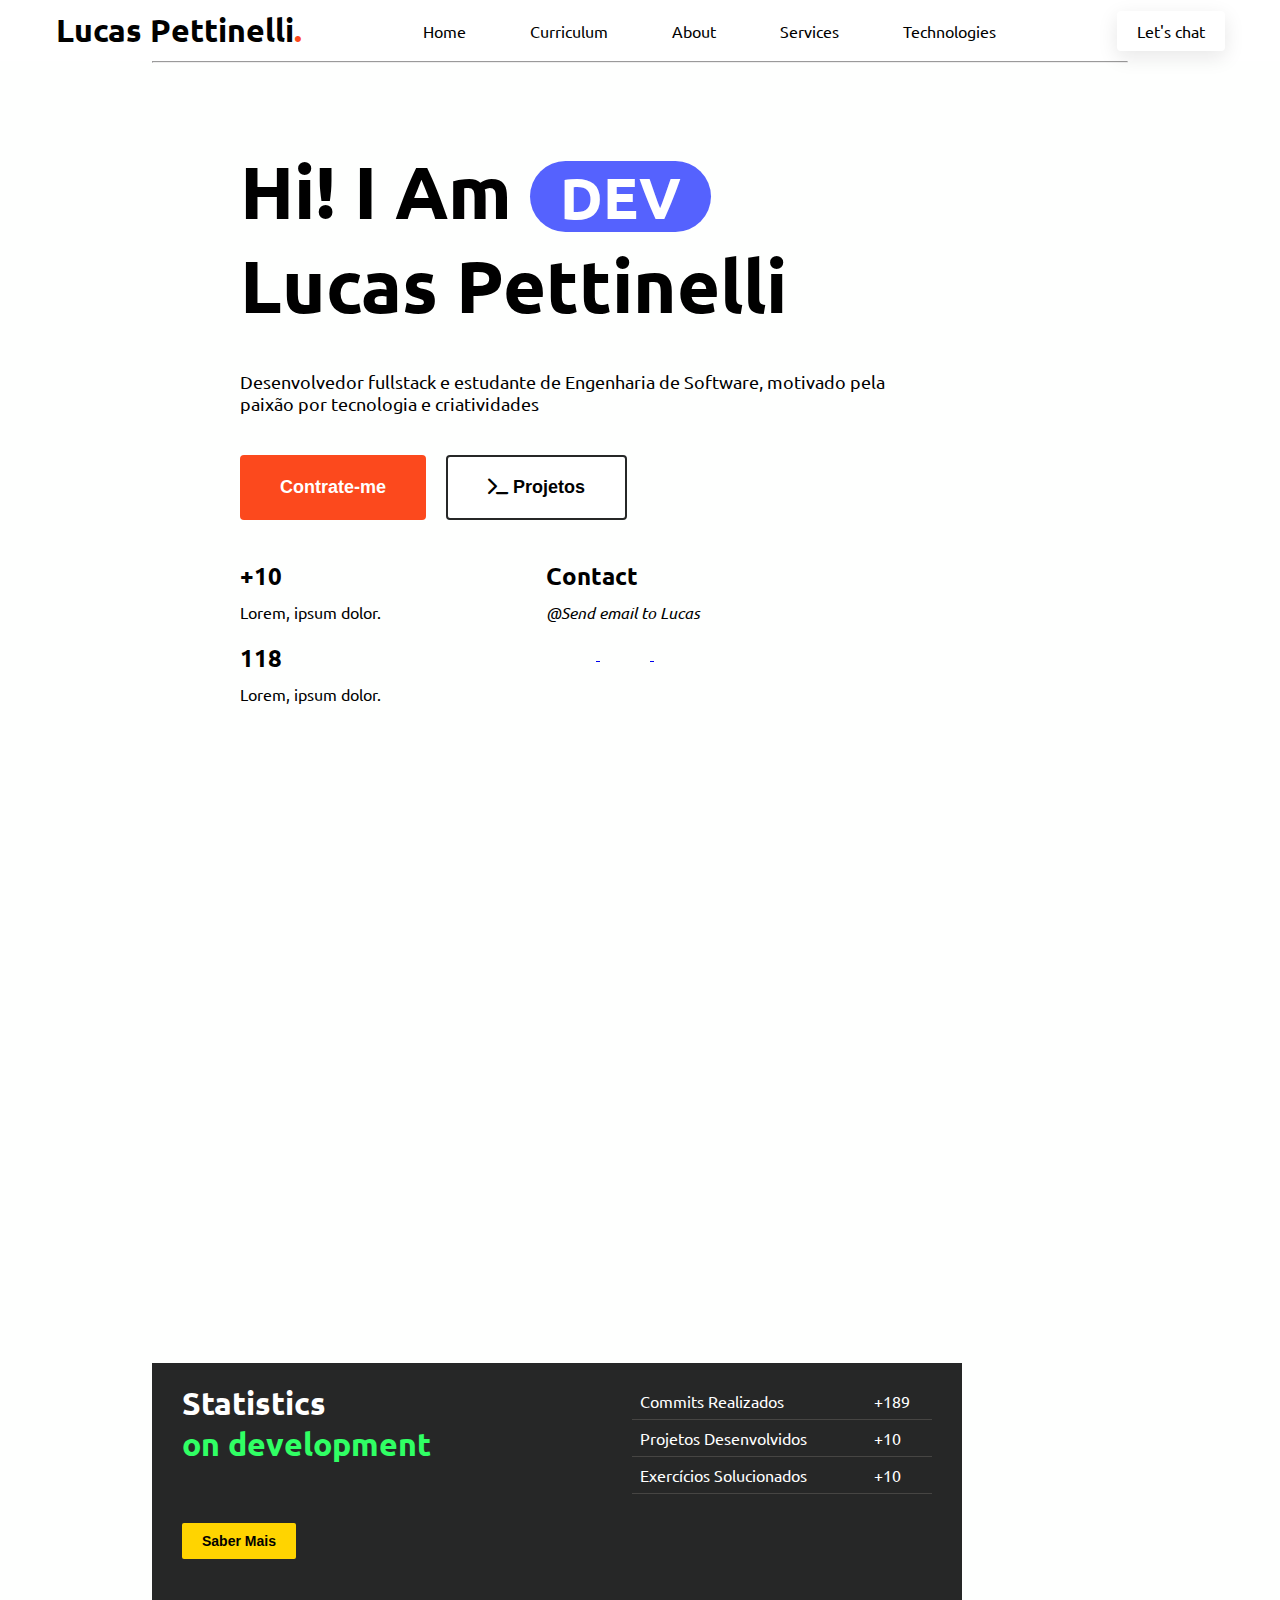
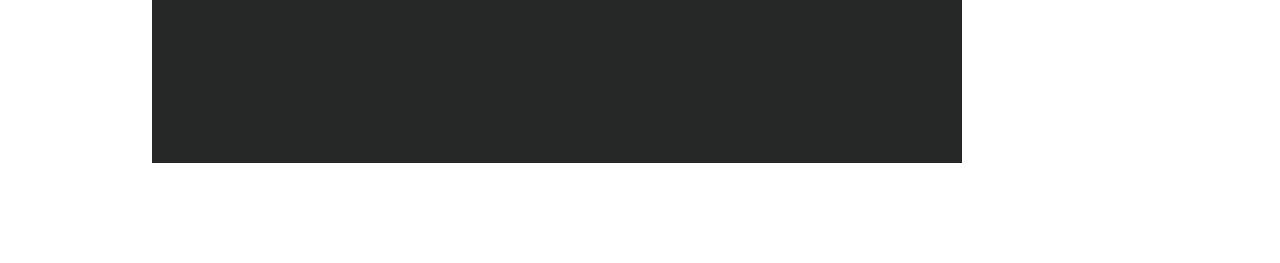
==== home.html @ 4431b650 "style: css styling and footer formatting" ====
<!DOCTYPE html>
<html lang="en">

<head>
    <meta charset="UTF-8">
    <meta name="viewport" content="width=device-width, initial-scale=1.0">
    <link rel="stylesheet" href="./styles/style.css">
    <link rel="stylesheet" href="https://cdnjs.cloudflare.com/ajax/libs/font-awesome/6.5.2/css/all.min.css">
    <title>Lucas Pettinelli - Portfólio</title>
</head>

<body>
    <nav class="navbar">
        <div class="nav-logo">
            <a href="#">Lucas Pettinelli</a><span class="nav-point">.</span>
        </div>
        <div class="nav-items">
            <ul>
                <li><a href="#"> Home </a></li>
                <li><a href="#"> Curriculum </a></li>
                <li><a href="#"> About </a></li>
                <li><a href="#"> Services </a></li>
                <li><a href="#"> Technologies </a></li>
            </ul>
        </div>
        <div class="nav-button">
            <a href="#">Let's chat</a>
        </div>
        <div id="hamburger-menu">&#9776;</div>
        </div>

        <div id="mobile-menu">
            <div class="mobile-nav-items">
                <ul>
                    <li><a href="#"> Home </a></li>
                    <li><a href="#"> Curriculum </a></li>
                    <li><a href="#"> About </a></li>
                    <li><a href="#"> Services </a></li>
                    <li><a href="#"> Technologies </a></li>
                </ul>
            </div>
            <div class="mobile-nav-button">
                <div class="anim-layer"></div>
                <a href="#">Let's chat</a>
            </div>
            <div id="hamburger-cross">&#10006;</div>
        </div>
    </nav>

    <hr>

    <main>
        <section class="left-container">
            <h1>Hi! I Am <span class="title-span">DEV</span><br> Lucas Pettinelli</h1>
            <p class="description-personal">Desenvolvedor fullstack e estudante de Engenharia de Software, motivado pela paixão por tecnologia e criatividades</p>
            <div class="left-content-buttons">
                <button class="hire-button"> <span class="text">Contrate-me</span></button>
                <button class="projects-button"><i class="fa-solid fa-terminal"></i>&nbsp;Projetos </button>
            </div>

            <div class="info-content">
                <div class="info-projects">
                    <h2>+10</h2>
                    <p>Lorem, ipsum dolor.</p>
                    <br>
                    <h2>118</h2>
                    <p>Lorem, ipsum dolor.</p>
                </div>

                <span class="spacing-infos"></span>

                <div class="info-content-email">
                    <h2>Contact</h2>
                    <address>
                        <a href="mailto:pettinellilucas@gmail.com">@Send email to Lucas</a>
                    </address>
                    <br>
                    <div class="info-stacks">
                        <a href="https://github.com/lucas-pettinelli" target="_blank">
                            <img src="https://img.icons8.com/ios-filled/50/github.png" width="40px" alt="">
                        </a>
                        <a href="https://github.com/lucas-pettinelli" target="_blank">
                            <img src="https://img.icons8.com/ios-filled/50/linkedin.png" width="40px" alt="">
                        </a>
                        <a href="https://github.com/lucas-pettinelli" target="_blank">
                            <img src="https://img.icons8.com/ios-filled/50/discord-logo.png" width="43px" alt="">
                        </a>
                    </div>
                </div>
        </section>


        <section class="right-container">
            <div class="main-image-right">
                <img src="https://storage.googleapis.com/pai-images/47d4b762bd1c46e6a34c492f40f23091.jpeg" alt="">
            </div>
        </section>
    </main>

    <footer>

        <div class="footer-left">
            <div class="text-stats">
                <h1>Statistics <br> <span class="footer-span-text">on development</span> </h1>
            </div>

            <div class="result-status">
                <div class="titles-result">
                    <table>
                        <tr>
                            <td>Commits Realizados</td>
                            <td>+189</td>
                        </tr>
                        <tr>
                            <td>Projetos Desenvolvidos</td>
                            <td>+10</td>
                        </tr>
                        <tr>
                            <td>Exercícios Solucionados</td>
                            <td>+10</td>
                        </tr>
                    </table>

                </div>
            </div>
        </div>


        <button class="button-know-more">
            <a href="#">Saber Mais</a>
        </button>


    </footer>

</body>

</html>
---- styles/style.css ----
@import url('https://fonts.googleapis.com/css2?family=Ubuntu:ital,wght@0,300;0,400;0,500;0,700;1,300;1,400;1,500;1,700&display=swap');

* {
    margin: 0;
    padding: 0;
    box-sizing: border-box;
}

body {
    background-color: #FEFFFE;
    font-family: "Ubuntu", sans-serif;
    overflow-y: hidden;
}

.navbar {
    position: relative;
    display: flex;
    padding: 10px;
    background-color: #fff;
    justify-content: space-around;
    align-items: center;
}

.nav-items ul li {
    position: relative;
    display: inline;
    list-style: none;
    margin: 10px;
    padding: 10px 20px;
    cursor: pointer;
    border-radius: 4px;
    transition: all 200ms;
}

.nav-items ul li:hover {
    background-color: #f1eded;
}

.nav-items ul li a {
    color: #010101;
    text-decoration: none;
}

.nav-logo a,
.nav-button a {
    color: #010101;
    list-style: none;
    text-decoration: none;
    display: flex;
}

.nav-logo {
    display: flex;
    flex-direction: row;
    font-size: 32px;
    font-weight: 600;
    color: #262727;
}

.nav-point {
    font-weight: 900;
    color: #FC491D;
}

.nav-button {
    background-color: #fff;
    border-radius: 4px;
    position: relative;
    display: inline-block;
    overflow: hidden;
    cursor: pointer;
    box-shadow: transparent 0 0 0 3px, rgba(18, 18, 18, .1) 0 6px 20px;
    transition: box-shadow .2s, -webkit-box-shadow .2s;
    border: 0;
    user-select: none;
    -webkit-user-select: none;
    touch-action: manipulation;
    transition: all 200ms;
}

.nav-button:hover {
    box-shadow: #121212 0 0 0 2px, transparent 0 0 0 0;
}

.nav-button a {
    display: block;
    padding: 10px 20px;
    color: #010101;
    text-decoration: none;
    position: relative;
    z-index: 1;
}

hr {
    margin: 0 9.5rem;
}

#hamburger-menu,
#mobile-menu {
    display: none;
}

main {
    display: flex;
    justify-content: center;
    align-items: center;
    flex-direction: row;
    flex-wrap: wrap;
}

section {
    display: flex;
    flex-direction: column;
    width: 800px;
    height: 600px;
}

section.left-container {
    width: 800px;
    display: flex;
    align-items: flex-start;
}

.left-container h1 {
    margin-top: 80px;
    font-size: 74px;
    font-weight: 700;
}

.left-container p{
    font-weight: 400;
    padding: 0 100px 0 0;
}

.title-span {
    background-color: #5562FE;
    border-radius: 40px;
    padding: 0 30px;
    font-size: 58px;
    color: #fff;
}

.description-personal {
    margin: 40px 0;
    font-size: 18px;
}

.info-content {
    display: flex;
    flex-direction: row;
    margin: 40px 0;
}

.spacing-infos {
    margin-right: 65px;
}

.info-content-email {
    display: flex;
    flex-direction: column;
}

.info-projects p {
    margin-top: 10px;
}

.info-stacks, a img{
    display: inline-block;
    flex-direction: row;
    justify-content: space-between;
    margin-right: 10px;
}

.info-content-email address a {
    text-decoration: none;
    color: #010101;
}

.info-content-email h2 {
    margin-bottom: 10px;
}

.main-image-right img {
    position: absolute;
    width: 800px;
    max-width: 800px;
    max-height: 920px;
    object-fit: fill;
}

.left-content-buttons {
    display: flex;
    flex-direction: row;
}

.hire-button {
    display: flex;
    align-items: center;
    justify-content: center;
    background-color: #FC491D;
    border: none;
    padding: 20px 40px;
    color: #fff;
    cursor: pointer;
    font-size: 18px;
    font-weight: 600;
    margin-right: 20px;
    border-radius: 4px;
}

.hire-button:active {
    outline: 0;
}

.hire-button:hover {
    outline: 0;
}

.hire-button span {
    transition: all 200ms;
}

.hire-button:hover>span {
    transform: scale(0.9);
    opacity: .75;
}

.projects-button {
    background-color: #fff;
    border: 2px solid #262727;
    padding: 20px 40px;
    color: #010101;
    cursor: pointer;
    font-size: 18px;
    font-weight: 600;
    border-radius: 4px;
    transition: all 200ms;
}

.projects-button:hover {
    background-color: #fff;
    border: 2px solid #FC491D;
    color: #FC491D;
}

button {
    text-align: center;
}

footer {
    max-width: 810px;
    height: 400px;
    background-color: #262727;
    color: #fff;
    margin: 100px 9.5rem;
}

.footer-span-text{
    color: #30ff64;
}

.footer-left {
    display: flex;
    justify-content: space-between;
    padding: 20px 30px;
}

.text-stats h1 {
    max-width: 250px;
}

.button-know-more {
    position: absolute;
    display: flex;
    align-items: center;
    text-align: center;
    margin-left: 30px;
    background-color: #FFD400;
    padding: 10px 20px;
    border-radius: 2px;
    border: none;
    font-weight: 600;
}

.button-know-more a {
    text-decoration: none;
    color: #010101;
    font-size: 14px;
}

.result-status {
    display: inline-block;
    width: 300px;
    height: 120px;
}

table {
    border-collapse: collapse;
    width: 100%;

}

td {
    padding: 8px;
    text-align: left;
    border-bottom: 1px solid #464543;
}

.last-tr {
    border: none;
}
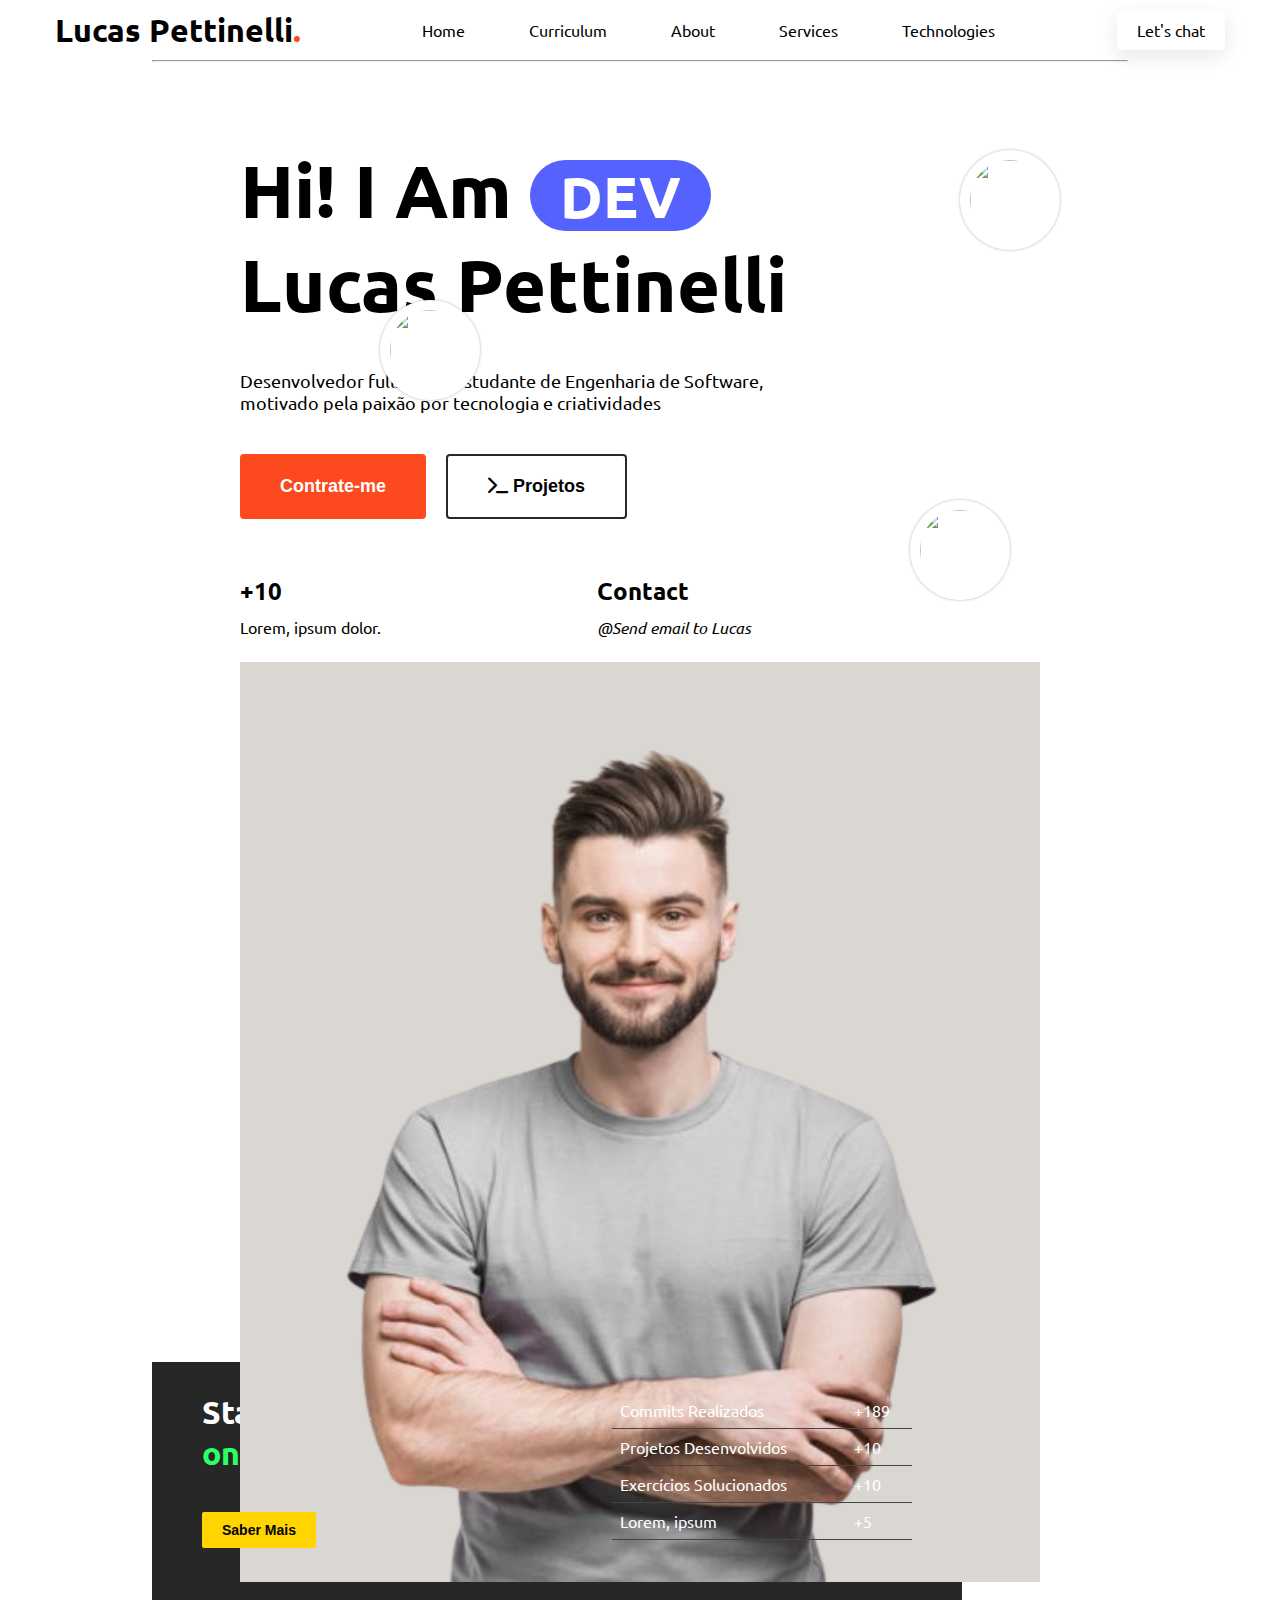
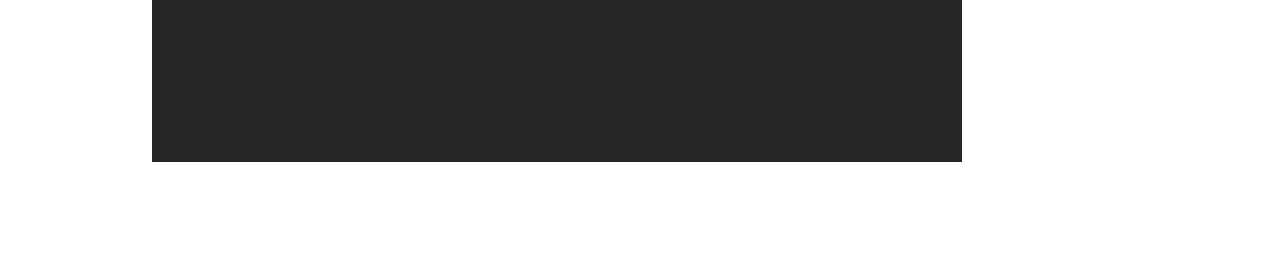
==== commit 57c473a1: "style: formatting images" ====
--- a/home.html
+++ b/home.html
@@ -52,7 +52,8 @@
     <main>
         <section class="left-container">
             <h1>Hi! I Am <span class="title-span">DEV</span><br> Lucas Pettinelli</h1>
-            <p class="description-personal">Desenvolvedor fullstack e estudante de Engenharia de Software, motivado pela paixão por tecnologia e criatividades</p>
+            <p class="description-personal">Desenvolvedor fullstack e estudante de Engenharia de Software, motivado pela
+                paixão por tecnologia e criatividades</p>
             <div class="left-content-buttons">
                 <button class="hire-button"> <span class="text">Contrate-me</span></button>
                 <button class="projects-button"><i class="fa-solid fa-terminal"></i>&nbsp;Projetos </button>
@@ -79,7 +80,7 @@
                         <a href="https://github.com/lucas-pettinelli" target="_blank">
                             <img src="https://img.icons8.com/ios-filled/50/github.png" width="40px" alt="">
                         </a>
-                        <a href="https://github.com/lucas-pettinelli" target="_blank">
+                        <a href="https://linkedin.com/in/lucas-pettinelli" target="_blank">
                             <img src="https://img.icons8.com/ios-filled/50/linkedin.png" width="40px" alt="">
                         </a>
                         <a href="https://github.com/lucas-pettinelli" target="_blank">
@@ -92,8 +93,23 @@
 
         <section class="right-container">
             <div class="main-image-right">
-                <img src="https://storage.googleapis.com/pai-images/47d4b762bd1c46e6a34c492f40f23091.jpeg" alt="">
+                <img src="./assets/man-background-png.png" alt="">
+
+                <div class="java-logo">
+                    <img src="https://encrypted-tbn0.gstatic.com/images?q=tbn:ANd9GcTro4H-4xuWAwqgb-yUBePOYXreXosxguCReZboYSbvEg&s" alt="">
+                </div>
+
+                <div class="angular-logo">
+                    <img src="https://encrypted-tbn0.gstatic.com/images?q=tbn:ANd9GcT__DpLyuRUlYIwSXn8MGy4bIU-RdXhtYCkSeSKtkrmxQ&s" alt="">
+                </div>
+
+                <div class="linux-logo">
+                    <img src="https://encrypted-tbn0.gstatic.com/images?q=tbn:ANd9GcTeNc1xa6WIHBesr3OHp16RhD1Hu0VKsfkLaqogMKK-wA&s" alt="">
+                </div>
             </div>
+            
+
+
         </section>
     </main>
 
@@ -119,17 +135,19 @@
                             <td>Exercícios Solucionados</td>
                             <td>+10</td>
                         </tr>
+                        <tr>
+                            <td>Lorem, ipsum</td>
+                            <td>+5</td>
+                        </tr>
                     </table>
 
                 </div>
             </div>
         </div>
 
-
         <button class="button-know-more">
             <a href="#">Saber Mais</a>
         </button>
-
 
     </footer>
 
--- a/styles/style.css
+++ b/styles/style.css
@@ -15,7 +15,7 @@
 .navbar {
     position: relative;
     display: flex;
-    padding: 10px;
+    padding: 0.6rem;
     background-color: #fff;
     justify-content: space-around;
     align-items: center;
@@ -84,7 +84,7 @@
 
 .nav-button a {
     display: block;
-    padding: 10px 20px;
+    padding: 0.6rem 20px;
     color: #010101;
     text-decoration: none;
     position: relative;
@@ -112,6 +112,8 @@
     display: flex;
     flex-direction: column;
     width: 800px;
+    max-width: 900px;
+    max-height: 600px;
     height: 600px;
 }
 
@@ -122,19 +124,19 @@
 }
 
 .left-container h1 {
-    margin-top: 80px;
+    margin-top: 5rem;
     font-size: 74px;
     font-weight: 700;
 }
 
-.left-container p{
+.left-container p {
     font-weight: 400;
-    padding: 0 100px 0 0;
+    padding: 0 12.5rem 0 0;
 }
 
 .title-span {
     background-color: #5562FE;
-    border-radius: 40px;
+    border-radius: 2.5rem;
     padding: 0 30px;
     font-size: 58px;
     color: #fff;
@@ -148,11 +150,11 @@
 .info-content {
     display: flex;
     flex-direction: row;
-    margin: 40px 0;
+    margin: 3.5rem 0;
 }
 
 .spacing-infos {
-    margin-right: 65px;
+    margin-right: 1rem;
 }
 
 .info-content-email {
@@ -164,7 +166,8 @@
     margin-top: 10px;
 }
 
-.info-stacks, a img{
+.info-stacks,
+a img {
     display: inline-block;
     flex-direction: row;
     justify-content: space-between;
@@ -181,11 +184,57 @@
 }
 
 .main-image-right img {
-    position: absolute;
-    width: 800px;
+    background-color: #dad7d2;
+    position: absolute;
+    width: 100%;
     max-width: 800px;
     max-height: 920px;
     object-fit: fill;
+}
+
+.java-logo img{
+    padding: 10px;
+    border-radius: 50%;
+    width: 100px;
+    height: 100px;
+    right: 220px;
+    top: 150px;
+    position: absolute;
+    background-color: #FEFFFE;
+
+    box-shadow: 0px 0px 3px 0px rgba(0,0,0,0.3);
+-webkit-box-shadow: 0px 0px 3px 0px rgba(0,0,0,0.3);
+-moz-box-shadow: 0px 0px 3px 0px rgba(0,0,0,0.3);
+}
+
+.angular-logo img{
+    padding: 10px;
+    border-radius: 50%;
+    width: 100px;
+    height: 100px;
+    right: 800px;
+    top: 300px;
+    position: absolute;
+    background-color: #FEFFFE;
+
+    box-shadow: 0px 0px 3px 0px rgba(0,0,0,0.3);
+    -webkit-box-shadow: 0px 0px 3px 0px rgba(0,0,0,0.3);
+    -moz-box-shadow: 0px 0px 3px 0px rgba(0,0,0,0.3);
+}
+
+.linux-logo img{
+    padding: 10px;
+    border-radius: 50%;
+    width: 100px;
+    height: 100px;
+    right: 270px;
+    bottom: 300px;
+    position: absolute;
+    background-color: #FEFFFE;
+
+    box-shadow: 0px 0px 3px 0px rgba(0,0,0,0.3);
+    -webkit-box-shadow: 0px 0px 3px 0px rgba(0,0,0,0.3);
+    -moz-box-shadow: 0px 0px 3px 0px rgba(0,0,0,0.3);
 }
 
 .left-content-buttons {
@@ -255,14 +304,14 @@
     margin: 100px 9.5rem;
 }
 
-.footer-span-text{
+.footer-span-text {
     color: #30ff64;
 }
 
 .footer-left {
     display: flex;
     justify-content: space-between;
-    padding: 20px 30px;
+    padding: 30px 50px;
 }
 
 .text-stats h1 {
@@ -274,7 +323,7 @@
     display: flex;
     align-items: center;
     text-align: center;
-    margin-left: 30px;
+    margin-left: 50px;
     background-color: #FFD400;
     padding: 10px 20px;
     border-radius: 2px;
@@ -291,13 +340,18 @@
 .result-status {
     display: inline-block;
     width: 300px;
-    height: 120px;
+    max-width: 300px;
+    height: 90px;
 }
 
 table {
+    position: absolute;
     border-collapse: collapse;
-    width: 100%;
-
+    width: 300px;
+    max-width: 300px;
+    font-size: 16px;
+    font-weight: 400;
+    text-align: start;
 }
 
 td {
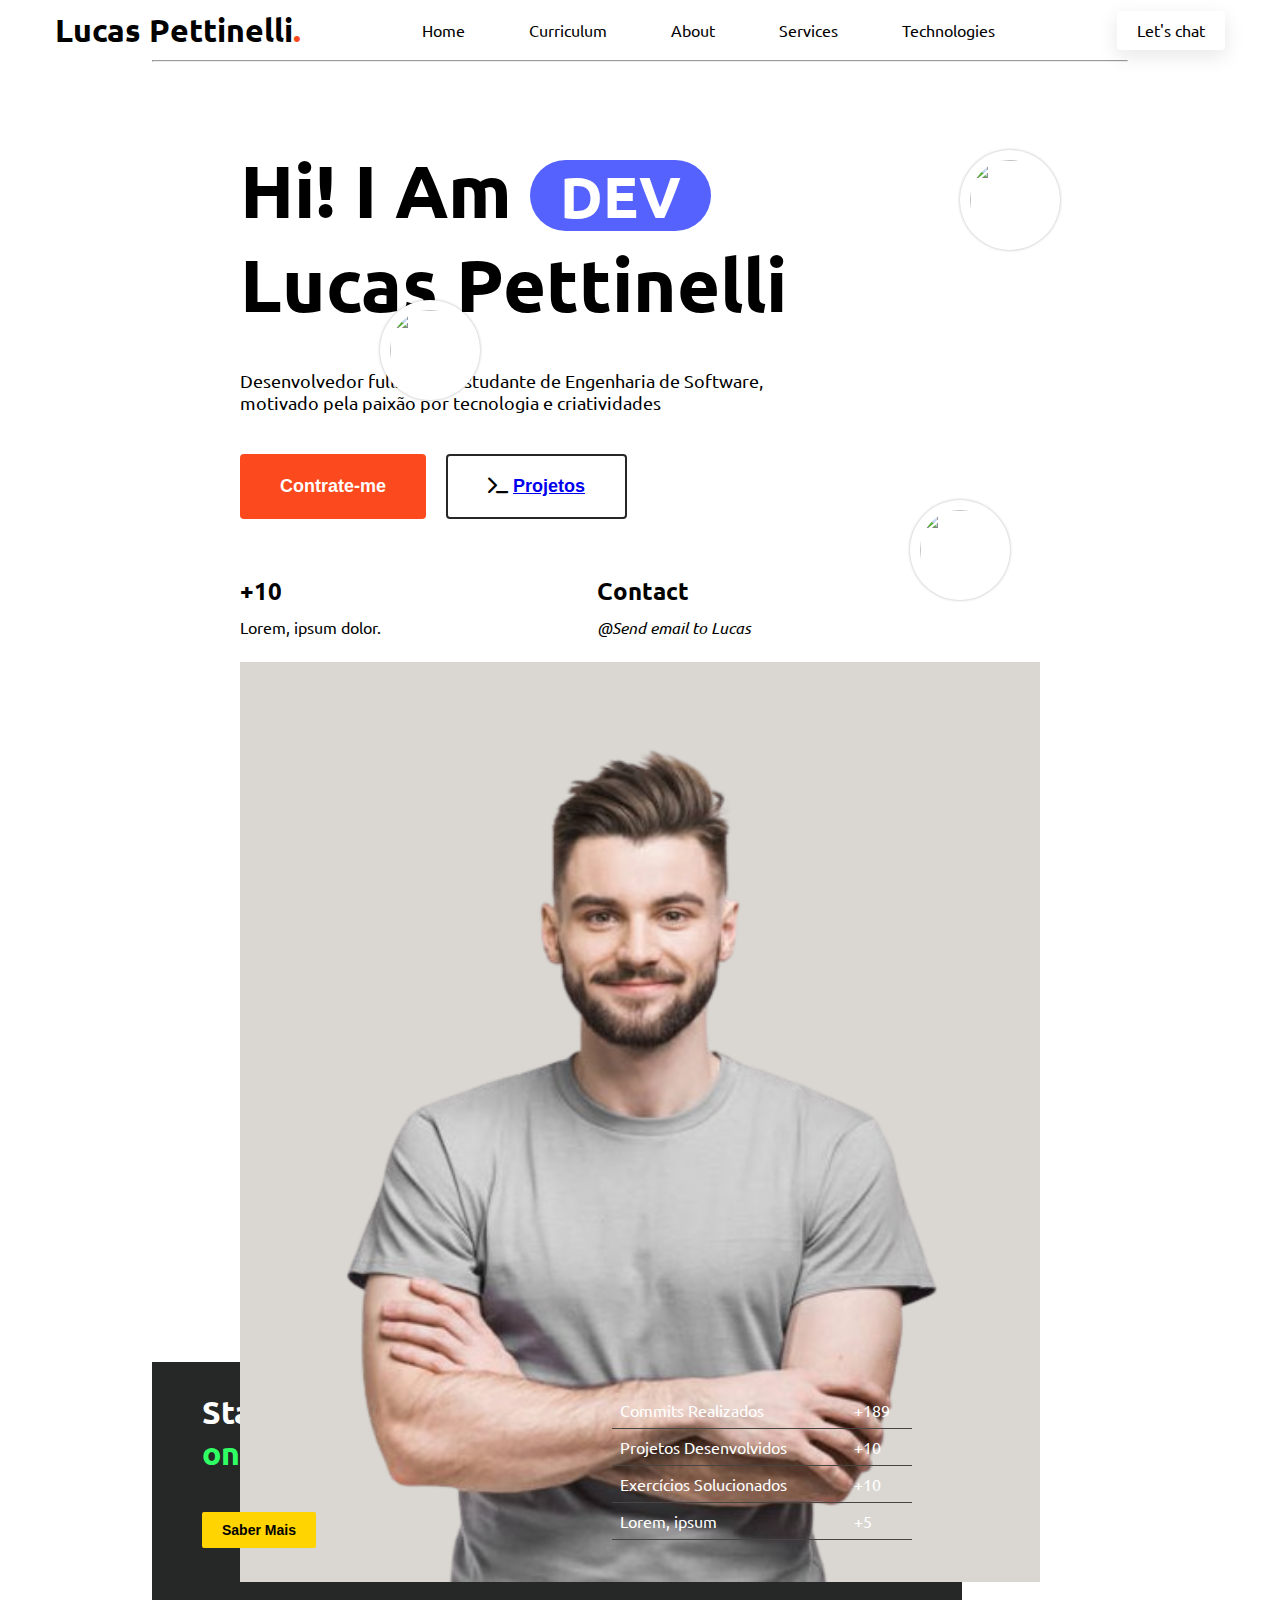
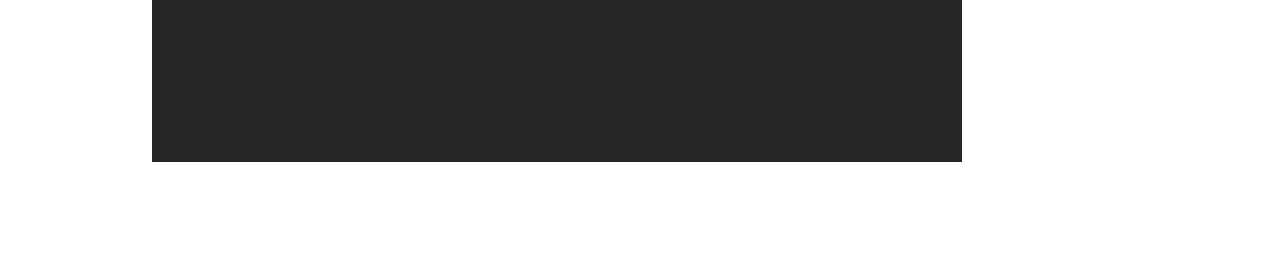
==== commit edd8fd4c: "feat: create pages and styling project css" ====
--- a/home.html
+++ b/home.html
@@ -14,18 +14,21 @@
         <div class="nav-logo">
             <a href="#">Lucas Pettinelli</a><span class="nav-point">.</span>
         </div>
+
         <div class="nav-items">
             <ul>
                 <li><a href="#"> Home </a></li>
-                <li><a href="#"> Curriculum </a></li>
+                <li><a download href="./assets/doc/_CURRICULO_LUCAS_WILLIAM_PETTINELLI_.pdf"> Curriculum </a></li>
                 <li><a href="#"> About </a></li>
                 <li><a href="#"> Services </a></li>
                 <li><a href="#"> Technologies </a></li>
             </ul>
         </div>
+
         <div class="nav-button">
-            <a href="#">Let's chat</a>
+            <a target="_blank" href="https://wa.me/5551993631423">Let's chat</a>
         </div>
+
         <div id="hamburger-menu">&#9776;</div>
         </div>
 
@@ -56,7 +59,9 @@
                 paixão por tecnologia e criatividades</p>
             <div class="left-content-buttons">
                 <button class="hire-button"> <span class="text">Contrate-me</span></button>
-                <button class="projects-button"><i class="fa-solid fa-terminal"></i>&nbsp;Projetos </button>
+                <button class="projects-button"><i class="fa-solid fa-terminal"></i>
+                    <a href="./pages/projects.html">Projetos</a>
+                     </button>
             </div>
 
             <div class="info-content">
@@ -93,28 +98,27 @@
 
         <section class="right-container">
             <div class="main-image-right">
-                <img src="./assets/man-background-png.png" alt="">
+                <img src="./assets/img/man-background-png.png" alt="">
 
                 <div class="java-logo">
-                    <img src="https://encrypted-tbn0.gstatic.com/images?q=tbn:ANd9GcTro4H-4xuWAwqgb-yUBePOYXreXosxguCReZboYSbvEg&s" alt="">
+                    <img src="https://encrypted-tbn0.gstatic.com/images?q=tbn:ANd9GcTro4H-4xuWAwqgb-yUBePOYXreXosxguCReZboYSbvEg&s"
+                        alt="">
                 </div>
 
                 <div class="angular-logo">
-                    <img src="https://encrypted-tbn0.gstatic.com/images?q=tbn:ANd9GcT__DpLyuRUlYIwSXn8MGy4bIU-RdXhtYCkSeSKtkrmxQ&s" alt="">
+                    <img src="https://encrypted-tbn0.gstatic.com/images?q=tbn:ANd9GcT__DpLyuRUlYIwSXn8MGy4bIU-RdXhtYCkSeSKtkrmxQ&s"
+                        alt="">
                 </div>
 
                 <div class="linux-logo">
-                    <img src="https://encrypted-tbn0.gstatic.com/images?q=tbn:ANd9GcTeNc1xa6WIHBesr3OHp16RhD1Hu0VKsfkLaqogMKK-wA&s" alt="">
+                    <img src="https://encrypted-tbn0.gstatic.com/images?q=tbn:ANd9GcTeNc1xa6WIHBesr3OHp16RhD1Hu0VKsfkLaqogMKK-wA&s"
+                        alt="">
                 </div>
             </div>
-            
-
-
         </section>
     </main>
 
     <footer>
-
         <div class="footer-left">
             <div class="text-stats">
                 <h1>Statistics <br> <span class="footer-span-text">on development</span> </h1>
--- a/styles/style.css
+++ b/styles/style.css
@@ -192,7 +192,7 @@
     object-fit: fill;
 }
 
-.java-logo img{
+.java-logo img {
     padding: 10px;
     border-radius: 50%;
     width: 100px;
@@ -202,12 +202,12 @@
     position: absolute;
     background-color: #FEFFFE;
 
-    box-shadow: 0px 0px 3px 0px rgba(0,0,0,0.3);
--webkit-box-shadow: 0px 0px 3px 0px rgba(0,0,0,0.3);
--moz-box-shadow: 0px 0px 3px 0px rgba(0,0,0,0.3);
-}
-
-.angular-logo img{
+    box-shadow: 0px 0px 3px 0px rgba(0, 0, 0, 0.3);
+    -webkit-box-shadow: 0px 0px 3px 0px rgba(0, 0, 0, 0.3);
+    -moz-box-shadow: 0px 0px 3px 0px rgba(0, 0, 0, 0.3);
+}
+
+.angular-logo img {
     padding: 10px;
     border-radius: 50%;
     width: 100px;
@@ -217,12 +217,12 @@
     position: absolute;
     background-color: #FEFFFE;
 
-    box-shadow: 0px 0px 3px 0px rgba(0,0,0,0.3);
-    -webkit-box-shadow: 0px 0px 3px 0px rgba(0,0,0,0.3);
-    -moz-box-shadow: 0px 0px 3px 0px rgba(0,0,0,0.3);
-}
-
-.linux-logo img{
+    box-shadow: 0px 0px 3px 0px rgba(0, 0, 0, 0.3);
+    -webkit-box-shadow: 0px 0px 3px 0px rgba(0, 0, 0, 0.3);
+    -moz-box-shadow: 0px 0px 3px 0px rgba(0, 0, 0, 0.3);
+}
+
+.linux-logo img {
     padding: 10px;
     border-radius: 50%;
     width: 100px;
@@ -232,9 +232,9 @@
     position: absolute;
     background-color: #FEFFFE;
 
-    box-shadow: 0px 0px 3px 0px rgba(0,0,0,0.3);
-    -webkit-box-shadow: 0px 0px 3px 0px rgba(0,0,0,0.3);
-    -moz-box-shadow: 0px 0px 3px 0px rgba(0,0,0,0.3);
+    box-shadow: 0px 0px 3px 0px rgba(0, 0, 0, 0.3);
+    -webkit-box-shadow: 0px 0px 3px 0px rgba(0, 0, 0, 0.3);
+    -moz-box-shadow: 0px 0px 3px 0px rgba(0, 0, 0, 0.3);
 }
 
 .left-content-buttons {
@@ -362,4 +362,5 @@
 
 .last-tr {
     border: none;
-}+}
+
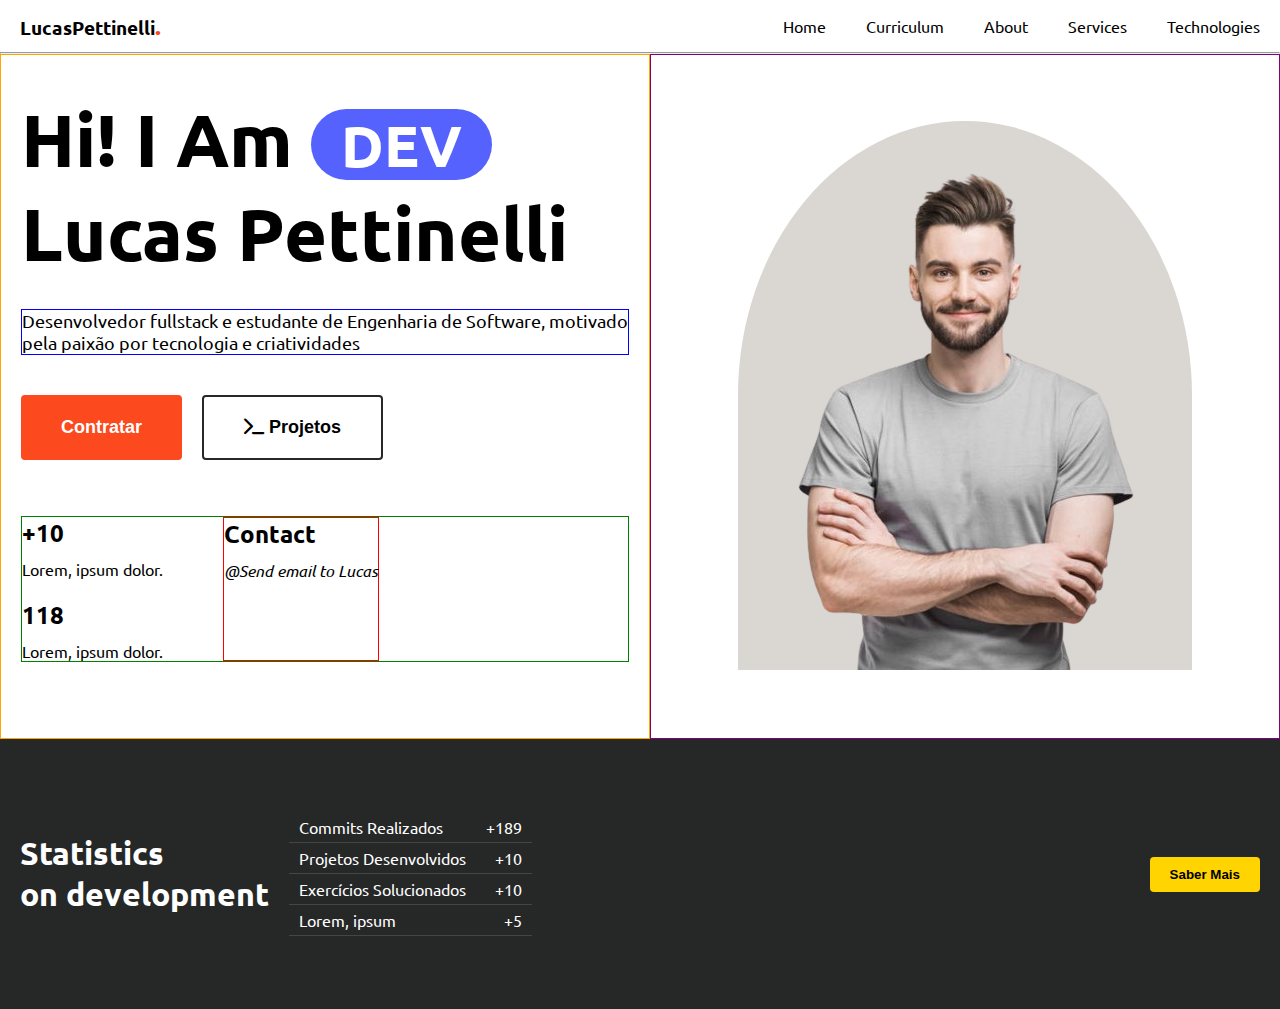
==== commit bfb34e18: "feat: aditing responsive screen" ====
--- a/home.html
+++ b/home.html
@@ -12,41 +12,19 @@
 <body>
     <nav class="navbar">
         <div class="nav-logo">
-            <a href="#">Lucas Pettinelli</a><span class="nav-point">.</span>
+            <a href="#">LucasPettinelli<span class="point">.</span> </a>
         </div>
-
         <div class="nav-items">
             <ul>
-                <li><a href="#"> Home </a></li>
-                <li><a download href="./assets/doc/_CURRICULO_LUCAS_WILLIAM_PETTINELLI_.pdf"> Curriculum </a></li>
-                <li><a href="#"> About </a></li>
-                <li><a href="#"> Services </a></li>
-                <li><a href="#"> Technologies </a></li>
+                <li><a href="#">Home</a></li>
+                <li><a href="./assets/doc/_CURRICULO_LUCAS_WILLIAM_PETTINELLI_.pdf" download>Curriculum</a></li>
+                <li><a href="#">About</a></li>
+                <li><a href="#">Services</a></li>
+                <li><a href="#">Technologies</a></li>
             </ul>
         </div>
-
-        <div class="nav-button">
-            <a target="_blank" href="https://wa.me/5551993631423">Let's chat</a>
-        </div>
-
-        <div id="hamburger-menu">&#9776;</div>
-        </div>
-
-        <div id="mobile-menu">
-            <div class="mobile-nav-items">
-                <ul>
-                    <li><a href="#"> Home </a></li>
-                    <li><a href="#"> Curriculum </a></li>
-                    <li><a href="#"> About </a></li>
-                    <li><a href="#"> Services </a></li>
-                    <li><a href="#"> Technologies </a></li>
-                </ul>
-            </div>
-            <div class="mobile-nav-button">
-                <div class="anim-layer"></div>
-                <a href="#">Let's chat</a>
-            </div>
-            <div id="hamburger-cross">&#10006;</div>
+        <div class="nav-toggle">
+            <button onclick="toggleMenu()"><i class="fa-solid fa-ellipsis-vertical"></i></button>
         </div>
     </nav>
 
@@ -58,10 +36,10 @@
             <p class="description-personal">Desenvolvedor fullstack e estudante de Engenharia de Software, motivado pela
                 paixão por tecnologia e criatividades</p>
             <div class="left-content-buttons">
-                <button class="hire-button"> <span class="text">Contrate-me</span></button>
+                <button class="hire-button"> <span class="text">Contratar</span></button>
                 <button class="projects-button"><i class="fa-solid fa-terminal"></i>
                     <a href="./pages/projects.html">Projetos</a>
-                     </button>
+                </button>
             </div>
 
             <div class="info-content">
@@ -72,8 +50,6 @@
                     <h2>118</h2>
                     <p>Lorem, ipsum dolor.</p>
                 </div>
-
-                <span class="spacing-infos"></span>
 
                 <div class="info-content-email">
                     <h2>Contact</h2>
@@ -116,6 +92,7 @@
                 </div>
             </div>
         </section>
+
     </main>
 
     <footer>
@@ -157,4 +134,10 @@
 
 </body>
 
+<script>
+    function toggleMenu() {
+        document.querySelector('.nav-items ul').classList.toggle('active');
+    }
+</script>
+
 </html>--- a/styles/style.css
+++ b/styles/style.css
@@ -9,129 +9,81 @@
 body {
     background-color: #FEFFFE;
     font-family: "Ubuntu", sans-serif;
-    overflow-y: hidden;
 }
 
 .navbar {
-    position: relative;
-    display: flex;
-    padding: 0.6rem;
+    display: flex;
+    justify-content: space-between;
+    align-items: center;
     background-color: #fff;
-    justify-content: space-around;
-    align-items: center;
+    padding: 10px 20px;
+}
+
+.nav-logo a {
+    color: #010101;
+    text-decoration: none;
+    font-weight: bold;
+    font-size: 1.2em;
+}
+
+.nav-items ul {
+    list-style-type: none;
+    margin: 0;
+    padding: 0;
+    display: flex;
 }
 
 .nav-items ul li {
-    position: relative;
-    display: inline;
-    list-style: none;
-    margin: 10px;
-    padding: 10px 20px;
-    cursor: pointer;
-    border-radius: 4px;
-    transition: all 200ms;
-}
-
-.nav-items ul li:hover {
-    background-color: #f1eded;
+    margin-left: 10px;
 }
 
 .nav-items ul li a {
     color: #010101;
     text-decoration: none;
-}
-
-.nav-logo a,
-.nav-button a {
-    color: #010101;
-    list-style: none;
-    text-decoration: none;
-    display: flex;
-}
-
-.nav-logo {
-    display: flex;
-    flex-direction: row;
-    font-size: 32px;
+    margin-left: 30px;
+}
+
+.nav-toggle {
+    display: none;
+}
+
+.point {
     font-weight: 600;
-    color: #262727;
-}
-
-.nav-point {
-    font-weight: 900;
+    font-size: 24px;
     color: #FC491D;
 }
 
-.nav-button {
-    background-color: #fff;
-    border-radius: 4px;
-    position: relative;
-    display: inline-block;
-    overflow: hidden;
-    cursor: pointer;
-    box-shadow: transparent 0 0 0 3px, rgba(18, 18, 18, .1) 0 6px 20px;
-    transition: box-shadow .2s, -webkit-box-shadow .2s;
-    border: 0;
-    user-select: none;
-    -webkit-user-select: none;
-    touch-action: manipulation;
-    transition: all 200ms;
-}
-
-.nav-button:hover {
-    box-shadow: #121212 0 0 0 2px, transparent 0 0 0 0;
-}
-
-.nav-button a {
-    display: block;
-    padding: 0.6rem 20px;
-    color: #010101;
-    text-decoration: none;
-    position: relative;
-    z-index: 1;
-}
-
-hr {
-    margin: 0 9.5rem;
-}
-
-#hamburger-menu,
-#mobile-menu {
-    display: none;
-}
-
 main {
     display: flex;
-    justify-content: center;
-    align-items: center;
-    flex-direction: row;
-    flex-wrap: wrap;
+    justify-content: space-between;
 }
 
 section {
     display: flex;
+
+}
+
+.left-container,
+.right-container {
+    width: 100%;
+}
+
+
+.left-container {
+    display: flex;
     flex-direction: column;
-    width: 800px;
-    max-width: 900px;
-    max-height: 600px;
-    height: 600px;
-}
-
-section.left-container {
-    width: 800px;
-    display: flex;
-    align-items: flex-start;
+    border: 1px solid orange;
+    padding: 20px;
 }
 
 .left-container h1 {
-    margin-top: 5rem;
+    margin-top: 1rem;
     font-size: 74px;
     font-weight: 700;
 }
 
 .left-container p {
     font-weight: 400;
-    padding: 0 12.5rem 0 0;
 }
 
 .title-span {
@@ -143,23 +95,23 @@
 }
 
 .description-personal {
-    margin: 40px 0;
+    margin: 30px 0;
     font-size: 18px;
+    border: 1px solid blue;
 }
 
 .info-content {
     display: flex;
     flex-direction: row;
     margin: 3.5rem 0;
-}
-
-.spacing-infos {
-    margin-right: 1rem;
+    border: 1px solid green;
 }
 
 .info-content-email {
     display: flex;
     flex-direction: column;
+    border: 1px solid red;
+    margin-left: 60px;
 }
 
 .info-projects p {
@@ -168,10 +120,10 @@
 
 .info-stacks,
 a img {
-    display: inline-block;
+    display: inline;
     flex-direction: row;
     justify-content: space-between;
-    margin-right: 10px;
+    margin-right: 5px;
 }
 
 .info-content-email address a {
@@ -183,16 +135,26 @@
     margin-bottom: 10px;
 }
 
+.right-container {
+    display: flex;
+    justify-content: center;
+    align-items: center;
+    border: 1px solid purple;
+}
+
 .main-image-right img {
+    border-radius: 50% 50% 0 0;
     background-color: #dad7d2;
-    position: absolute;
+    position: relative;
     width: 100%;
-    max-width: 800px;
-    max-height: 920px;
+    max-width: 100%;
+    max-height: 100%;
     object-fit: fill;
 }
 
+/****/
 .java-logo img {
+    display: none;
     padding: 10px;
     border-radius: 50%;
     width: 100px;
@@ -201,13 +163,13 @@
     top: 150px;
     position: absolute;
     background-color: #FEFFFE;
-
     box-shadow: 0px 0px 3px 0px rgba(0, 0, 0, 0.3);
     -webkit-box-shadow: 0px 0px 3px 0px rgba(0, 0, 0, 0.3);
     -moz-box-shadow: 0px 0px 3px 0px rgba(0, 0, 0, 0.3);
 }
 
 .angular-logo img {
+    display: none;
     padding: 10px;
     border-radius: 50%;
     width: 100px;
@@ -223,6 +185,7 @@
 }
 
 .linux-logo img {
+    display: none;
     padding: 10px;
     border-radius: 50%;
     width: 100px;
@@ -240,6 +203,7 @@
 .left-content-buttons {
     display: flex;
     flex-direction: row;
+    margin-top: 10px;
 }
 
 .hire-button {
@@ -284,49 +248,44 @@
     font-weight: 600;
     border-radius: 4px;
     transition: all 200ms;
-}
-
-.projects-button:hover {
-    background-color: #fff;
-    border: 2px solid #FC491D;
-    color: #FC491D;
-}
+    text-decoration: none;
+}
+
+.projects-button,
+a {
+    text-decoration: none;
+    color: #010101;
+}
+
 
 button {
     text-align: center;
 }
 
 footer {
-    max-width: 810px;
-    height: 400px;
+    width: 100%;
+    height: 30vh;
+    display: flex;
+    justify-content: space-between;
+    align-items: center;
     background-color: #262727;
     color: #fff;
-    margin: 100px 9.5rem;
-}
-
-.footer-span-text {
-    color: #30ff64;
+    padding: 20px;
 }
 
 .footer-left {
     display: flex;
-    justify-content: space-between;
-    padding: 30px 50px;
+    align-items: center;
 }
 
 .text-stats h1 {
-    max-width: 250px;
+    margin: 0;
 }
 
 .button-know-more {
-    position: absolute;
-    display: flex;
-    align-items: center;
-    text-align: center;
-    margin-left: 50px;
     background-color: #FFD400;
     padding: 10px 20px;
-    border-radius: 2px;
+    border-radius: 4px;
     border: none;
     font-weight: 600;
 }
@@ -334,33 +293,107 @@
 .button-know-more a {
     text-decoration: none;
     color: #010101;
-    font-size: 14px;
 }
 
 .result-status {
-    display: inline-block;
-    width: 300px;
-    max-width: 300px;
-    height: 90px;
-}
-
-table {
-    position: absolute;
+    margin-left: 20px;
+}
+
+.result-status table {
+    width: auto;
     border-collapse: collapse;
-    width: 300px;
-    max-width: 300px;
-    font-size: 16px;
-    font-weight: 400;
-    text-align: start;
-}
-
-td {
-    padding: 8px;
-    text-align: left;
+}
+
+.result-status td {
+    padding: 5px 10px;
     border-bottom: 1px solid #464543;
 }
 
-.last-tr {
-    border: none;
-}
-
+.result-status td:last-child {
+    text-align: right;
+}
+
+@media screen and (max-width: 768px) {
+    main {
+        display: flex;
+        align-items: center;
+        justify-content: center;
+        flex-wrap: wrap;
+    }
+
+    .nav-items ul {
+        display: none;
+        flex-direction: column;
+        position: absolute;
+        top: 50px;
+        left: 0;
+        width: 100%;
+        background-color: #262727;
+        padding: 10px 0;
+    }
+
+    .nav-items ul.active {
+        display: flex;
+    }
+
+    .nav-items ul li a {
+        margin: 10px 0;
+        color: #fff;
+    }
+
+    .nav-toggle {
+        display: block;
+    }
+
+    .nav-toggle button {
+        padding: 10px 20px;
+        border: none;
+        background-color: #fff;
+        font-size: 28px;
+    }
+
+    hr {
+        margin: 10px;
+    }
+
+    section {
+        display: flex;
+        flex-direction: column;
+        align-items: center;
+        justify-content: center;
+        text-align: start;
+        margin: 60px 10px;
+    }
+
+    section.left-container {
+        display: flex;
+        flex-direction: column;
+        justify-content: center;
+        align-items: center;
+        padding: 0;
+    }
+
+    .description-personal {
+        margin: 10px;
+    }
+
+    .main-image-right img {
+        width: 390px;
+    }
+
+    footer {
+        display: flex;
+        flex-direction: column;
+        width: 100vw;
+        height: 100%;
+        margin-top: 0;
+    }
+
+    .text-stats h1 {
+        font-size: 22px;
+    }
+
+    .footer-left {
+        margin-bottom: 20px;
+    }
+}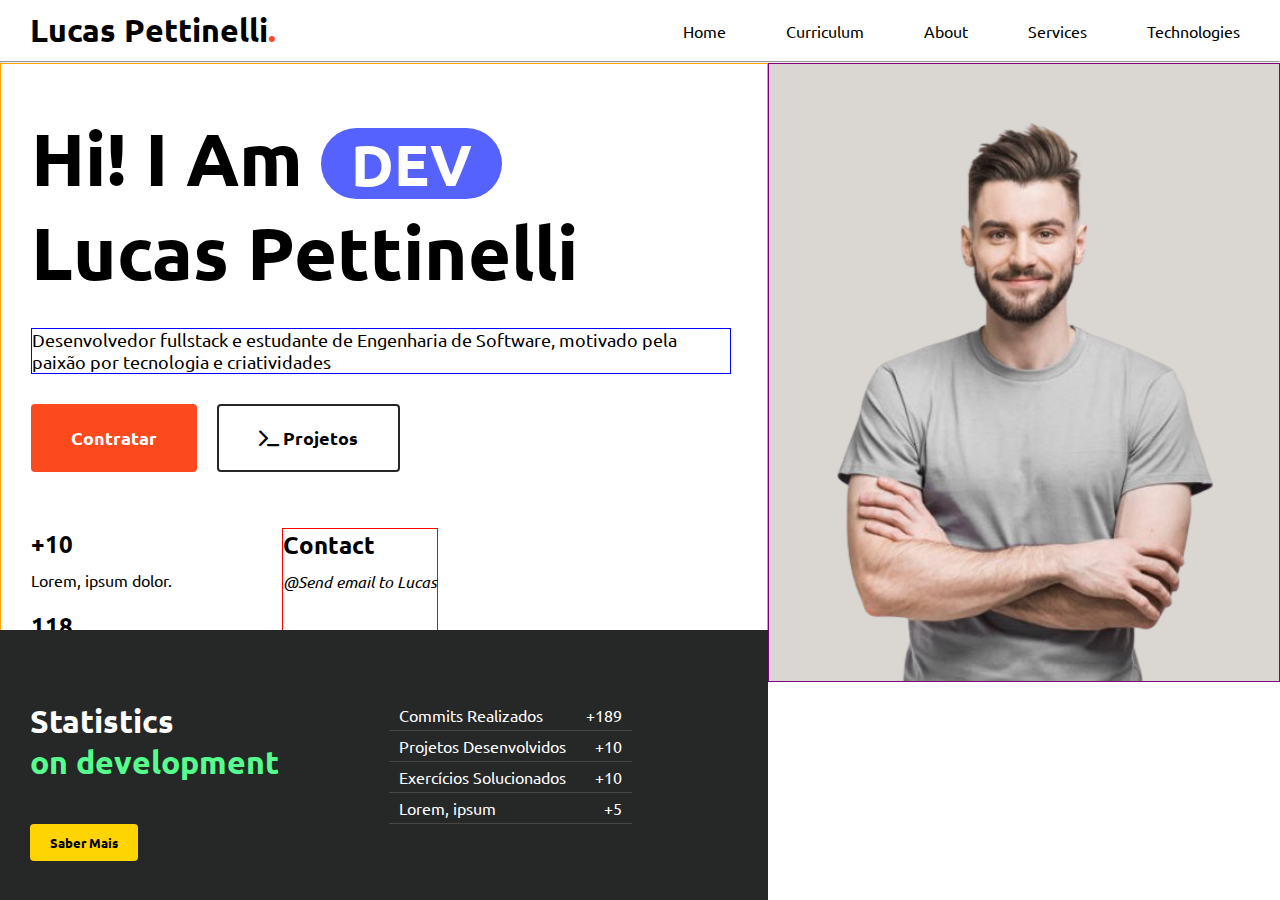
==== commit e43f7b7a: "feat: created structure html the technologies" ====
--- a/home.html
+++ b/home.html
@@ -6,21 +6,22 @@
     <meta name="viewport" content="width=device-width, initial-scale=1.0">
     <link rel="stylesheet" href="./styles/style.css">
     <link rel="stylesheet" href="https://cdnjs.cloudflare.com/ajax/libs/font-awesome/6.5.2/css/all.min.css">
+    <script src="./js/toggleMenu.js"></script>
     <title>Lucas Pettinelli - Portfólio</title>
 </head>
 
 <body>
     <nav class="navbar">
         <div class="nav-logo">
-            <a href="#">LucasPettinelli<span class="point">.</span> </a>
+            <a href="#">Lucas Pettinelli<span class="point">.</span> </a>
         </div>
         <div class="nav-items">
             <ul>
-                <li><a href="#">Home</a></li>
+                <li><a onclick="window.location.href = './home.html'">Home</a></li>
                 <li><a href="./assets/doc/_CURRICULO_LUCAS_WILLIAM_PETTINELLI_.pdf" download>Curriculum</a></li>
                 <li><a href="#">About</a></li>
                 <li><a href="#">Services</a></li>
-                <li><a href="#">Technologies</a></li>
+                <li><a onclick="window.location.href = './pages/technologies.html'">Technologies</a></li>
             </ul>
         </div>
         <div class="nav-toggle">
@@ -36,8 +37,10 @@
             <p class="description-personal">Desenvolvedor fullstack e estudante de Engenharia de Software, motivado pela
                 paixão por tecnologia e criatividades</p>
             <div class="left-content-buttons">
-                <button class="hire-button"> <span class="text">Contratar</span></button>
-                <button class="projects-button"><i class="fa-solid fa-terminal"></i>
+                <button class="hire-button" onclick="window.open('https://wa.me/5551993631423', '_blank')"> <span
+                        class="text">Contratar</span></button>
+                <button class="projects-button" onclick="window.location.href = './pages/projects.html'"><i
+                        class="fa-solid fa-terminal"></i>
                     <a href="./pages/projects.html">Projetos</a>
                 </button>
             </div>
@@ -134,10 +137,5 @@
 
 </body>
 
-<script>
-    function toggleMenu() {
-        document.querySelector('.nav-items ul').classList.toggle('active');
-    }
-</script>
 
 </html>--- a/styles/style.css
+++ b/styles/style.css
@@ -4,11 +4,13 @@
     margin: 0;
     padding: 0;
     box-sizing: border-box;
+    font-family: "Ubuntu", sans-serif;
 }
 
 body {
     background-color: #FEFFFE;
-    font-family: "Ubuntu", sans-serif;
+    overflow: hidden;
+
 }
 
 .navbar {
@@ -16,14 +18,14 @@
     justify-content: space-between;
     align-items: center;
     background-color: #fff;
-    padding: 10px 20px;
+    padding: 10px 30px;
 }
 
 .nav-logo a {
     color: #010101;
     text-decoration: none;
     font-weight: bold;
-    font-size: 1.2em;
+    font-size: 2em;
 }
 
 .nav-items ul {
@@ -37,10 +39,19 @@
     margin-left: 10px;
 }
 
-.nav-items ul li a {
+.nav-items>ul>li>a {
     color: #010101;
     text-decoration: none;
     margin-left: 30px;
+    padding: 10px;
+    border-radius: 4px;
+    transition: all 200ms;
+    cursor: pointer;
+}
+
+.nav-items>ul>li>a:hover {
+    color: #fff;
+    background-color: #5562FE;
 }
 
 .nav-toggle {
@@ -49,7 +60,7 @@
 
 .point {
     font-weight: 600;
-    font-size: 24px;
+    font-size: 2rem;
     color: #FC491D;
 }
 
@@ -63,17 +74,21 @@
 
 }
 
-.left-container,
+.left-container {
+    width: 60%;
+    height: 50%;
+}
+
 .right-container {
-    width: 100%;
-}
-
+    width: 40%;
+    height: 100%;
+}
 
 .left-container {
-    display: flex;
+    display: block;
     flex-direction: column;
     border: 1px solid orange;
-    padding: 20px;
+    padding: 30px;
 }
 
 .left-container h1 {
@@ -83,6 +98,7 @@
 }
 
 .left-container p {
+    max-width: 700px;
     font-weight: 400;
 }
 
@@ -104,14 +120,13 @@
     display: flex;
     flex-direction: row;
     margin: 3.5rem 0;
-    border: 1px solid green;
 }
 
 .info-content-email {
     display: flex;
     flex-direction: column;
     border: 1px solid red;
-    margin-left: 60px;
+    margin-left: 110px;
 }
 
 .info-projects p {
@@ -124,11 +139,20 @@
     flex-direction: row;
     justify-content: space-between;
     margin-right: 5px;
+    transition: all 200ms;
+}
+
+.info-stacks img:hover{
+    transform: scale(1.05);
 }
 
 .info-content-email address a {
     text-decoration: none;
     color: #010101;
+}
+
+address a:hover {
+    color: #464543;
 }
 
 .info-content-email h2 {
@@ -136,20 +160,19 @@
 }
 
 .right-container {
-    display: flex;
+    display: block;
+    border: 1px solid purple;
+}
+
+.main-image-right>img {
+    display: flex;
+    align-items: center;
     justify-content: center;
-    align-items: center;
-    border: 1px solid purple;
-}
-
-.main-image-right img {
-    border-radius: 50% 50% 0 0;
     background-color: #dad7d2;
-    position: relative;
     width: 100%;
     max-width: 100%;
     max-height: 100%;
-    object-fit: fill;
+    object-fit: cover;
 }
 
 /****/
@@ -178,7 +201,6 @@
     top: 300px;
     position: absolute;
     background-color: #FEFFFE;
-
     box-shadow: 0px 0px 3px 0px rgba(0, 0, 0, 0.3);
     -webkit-box-shadow: 0px 0px 3px 0px rgba(0, 0, 0, 0.3);
     -moz-box-shadow: 0px 0px 3px 0px rgba(0, 0, 0, 0.3);
@@ -194,7 +216,6 @@
     bottom: 300px;
     position: absolute;
     background-color: #FEFFFE;
-
     box-shadow: 0px 0px 3px 0px rgba(0, 0, 0, 0.3);
     -webkit-box-shadow: 0px 0px 3px 0px rgba(0, 0, 0, 0.3);
     -moz-box-shadow: 0px 0px 3px 0px rgba(0, 0, 0, 0.3);
@@ -203,7 +224,6 @@
 .left-content-buttons {
     display: flex;
     flex-direction: row;
-    margin-top: 10px;
 }
 
 .hire-button {
@@ -229,7 +249,7 @@
     outline: 0;
 }
 
-.hire-button span {
+.hire-button>span {
     transition: all 200ms;
 }
 
@@ -263,14 +283,16 @@
 }
 
 footer {
-    width: 100%;
+    position: absolute;
+    bottom: 0;
+    width: 60%;
     height: 30vh;
-    display: flex;
+    display: block;
     justify-content: space-between;
     align-items: center;
     background-color: #262727;
     color: #fff;
-    padding: 20px;
+    padding: 30px;
 }
 
 .footer-left {
@@ -279,7 +301,11 @@
 }
 
 .text-stats h1 {
-    margin: 0;
+    margin-right: 10px;
+}
+
+.footer-span-text {
+    color: #55fe8d;
 }
 
 .button-know-more {
@@ -300,6 +326,7 @@
 }
 
 .result-status table {
+    margin: 40px 80px 0;
     width: auto;
     border-collapse: collapse;
 }
@@ -314,6 +341,10 @@
 }
 
 @media screen and (max-width: 768px) {
+    body {
+        overflow: visible;
+    }
+
     main {
         display: flex;
         align-items: center;
@@ -353,7 +384,7 @@
     }
 
     hr {
-        margin: 10px;
+        margin: auto;
     }
 
     section {
@@ -362,7 +393,7 @@
         align-items: center;
         justify-content: center;
         text-align: start;
-        margin: 60px 10px;
+        margin: 0 10px;
     }
 
     section.left-container {
@@ -373,20 +404,26 @@
         padding: 0;
     }
 
+    .left-container,
+    .right-container {
+        width: 100%;
+    }
+
     .description-personal {
         margin: 10px;
     }
 
-    .main-image-right img {
-        width: 390px;
+    .left-content-buttons {
+        margin-top: 20px;
     }
 
     footer {
+        position: relative;
         display: flex;
         flex-direction: column;
         width: 100vw;
         height: 100%;
-        margin-top: 0;
+        margin-top: 20px;
     }
 
     .text-stats h1 {
@@ -396,4 +433,8 @@
     .footer-left {
         margin-bottom: 20px;
     }
+
+    .result-status table {
+        margin: 0;
+    }
 }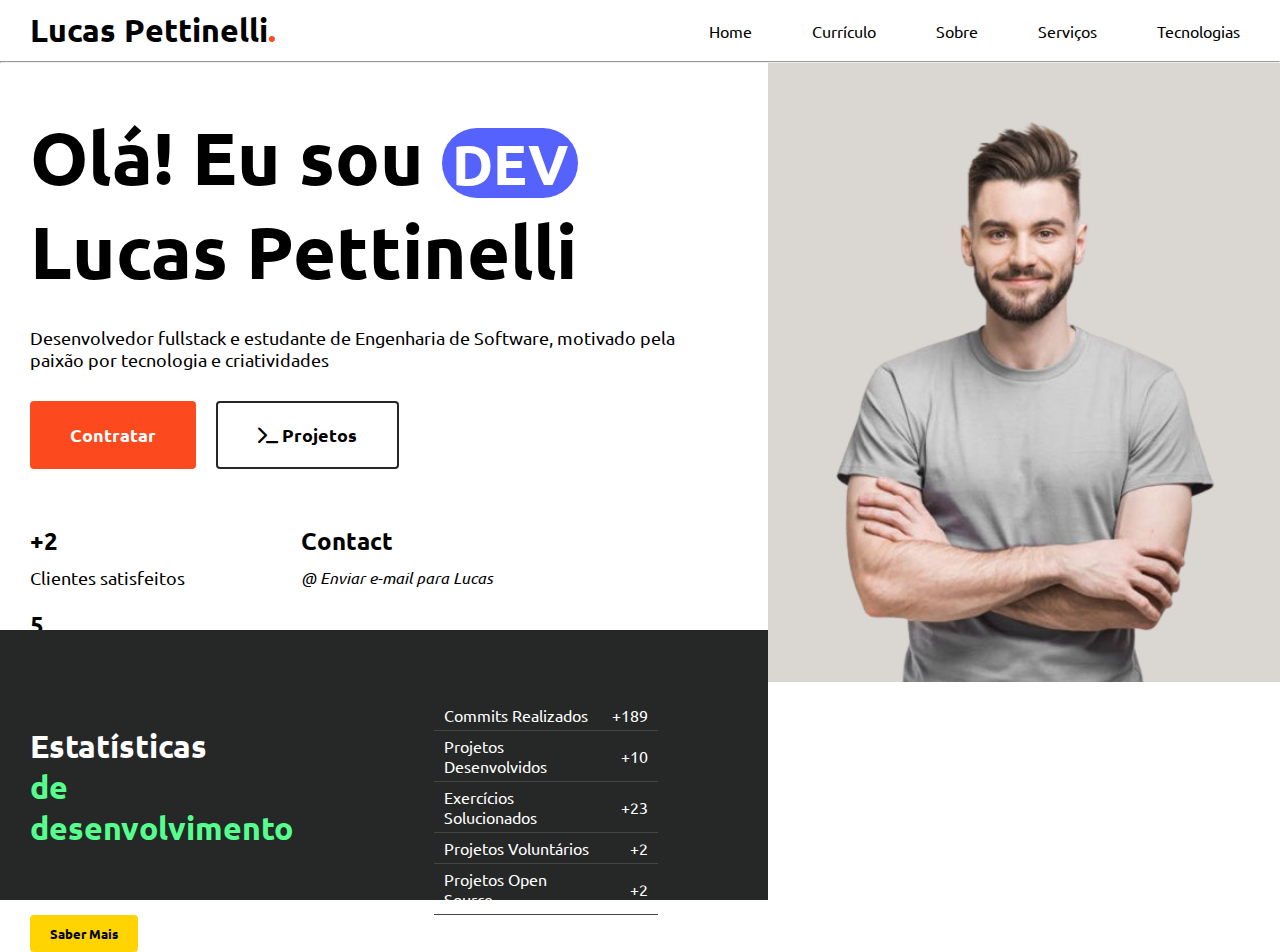
==== commit 5be55184: "style: formating about" ====
--- a/home.html
+++ b/home.html
@@ -18,10 +18,10 @@
         <div class="nav-items">
             <ul>
                 <li><a onclick="window.location.href = './home.html'">Home</a></li>
-                <li><a href="./assets/doc/_CURRICULO_LUCAS_WILLIAM_PETTINELLI_.pdf" download>Curriculum</a></li>
-                <li><a href="#">About</a></li>
-                <li><a href="#">Services</a></li>
-                <li><a onclick="window.location.href = './pages/technologies.html'">Technologies</a></li>
+                <li><a href="./assets/doc/_CURRICULO_LUCAS_WILLIAM_PETTINELLI_.pdf" download>Currículo</a></li>
+                <li><a onclick="window.location.href = './pages/about.html'">Sobre</a></li>
+                <li><a href="#">Serviços</a></li>
+                <li><a onclick="window.location.href = './pages/technologies.html'">Tecnologias</a></li>
             </ul>
         </div>
         <div class="nav-toggle">
@@ -33,7 +33,7 @@
 
     <main>
         <section class="left-container">
-            <h1>Hi! I Am <span class="title-span">DEV</span><br> Lucas Pettinelli</h1>
+            <h1>Olá! Eu sou <span class="title-span">DEV</span><br> Lucas Pettinelli</h1>
             <p class="description-personal">Desenvolvedor fullstack e estudante de Engenharia de Software, motivado pela
                 paixão por tecnologia e criatividades</p>
             <div class="left-content-buttons">
@@ -47,17 +47,17 @@
 
             <div class="info-content">
                 <div class="info-projects">
-                    <h2>+10</h2>
-                    <p>Lorem, ipsum dolor.</p>
+                    <h2>+2</h2>
+                    <p>Clientes satisfeitos</p>
                     <br>
-                    <h2>118</h2>
-                    <p>Lorem, ipsum dolor.</p>
+                    <h2>5</h2>
+                    <p>Projetos concluídos</p>
                 </div>
 
                 <div class="info-content-email">
                     <h2>Contact</h2>
                     <address>
-                        <a href="mailto:pettinellilucas@gmail.com">@Send email to Lucas</a>
+                        <a href="mailto:pettinellilucas@gmail.com">@&nbsp;Enviar e-mail para Lucas</a>
                     </address>
                     <br>
                     <div class="info-stacks">
@@ -101,7 +101,7 @@
     <footer>
         <div class="footer-left">
             <div class="text-stats">
-                <h1>Statistics <br> <span class="footer-span-text">on development</span> </h1>
+                <h1>Estatísticas<br> <span class="footer-span-text">de desenvolvimento</span> </h1>
             </div>
 
             <div class="result-status">
@@ -117,12 +117,17 @@
                         </tr>
                         <tr>
                             <td>Exercícios Solucionados</td>
-                            <td>+10</td>
+                            <td>+23</td>
                         </tr>
                         <tr>
-                            <td>Lorem, ipsum</td>
-                            <td>+5</td>
+                            <td>Projetos Voluntários</td>
+                            <td>+2</td>
                         </tr>
+                    </tr>
+                    <tr>
+                        <td>Projetos Open Source</td>
+                        <td>+2</td>
+                    </tr>
                     </table>
 
                 </div>
@@ -130,7 +135,7 @@
         </div>
 
         <button class="button-know-more">
-            <a href="#">Saber Mais</a>
+            <a target="_blank" href="https://github.com/lucas-pettinelli?tab=repositories">Saber Mais</a>
         </button>
 
     </footer>
--- a/styles/style.css
+++ b/styles/style.css
@@ -10,7 +10,6 @@
 body {
     background-color: #FEFFFE;
     overflow: hidden;
-
 }
 
 .navbar {
@@ -66,7 +65,7 @@
 
 main {
     display: flex;
-    justify-content: space-between;
+    justify-content: space-between; 
 }
 
 section {
@@ -87,7 +86,6 @@
 .left-container {
     display: block;
     flex-direction: column;
-    border: 1px solid orange;
     padding: 30px;
 }
 
@@ -98,6 +96,7 @@
 }
 
 .left-container p {
+    font-size: 18px;
     max-width: 700px;
     font-weight: 400;
 }
@@ -105,15 +104,14 @@
 .title-span {
     background-color: #5562FE;
     border-radius: 2.5rem;
-    padding: 0 30px;
-    font-size: 58px;
+    padding: 0 10px;
+    font-size: 56px;
     color: #fff;
 }
 
 .description-personal {
     margin: 30px 0;
     font-size: 18px;
-    border: 1px solid blue;
 }
 
 .info-content {
@@ -125,7 +123,6 @@
 .info-content-email {
     display: flex;
     flex-direction: column;
-    border: 1px solid red;
     margin-left: 110px;
 }
 
@@ -161,7 +158,6 @@
 
 .right-container {
     display: block;
-    border: 1px solid purple;
 }
 
 .main-image-right>img {
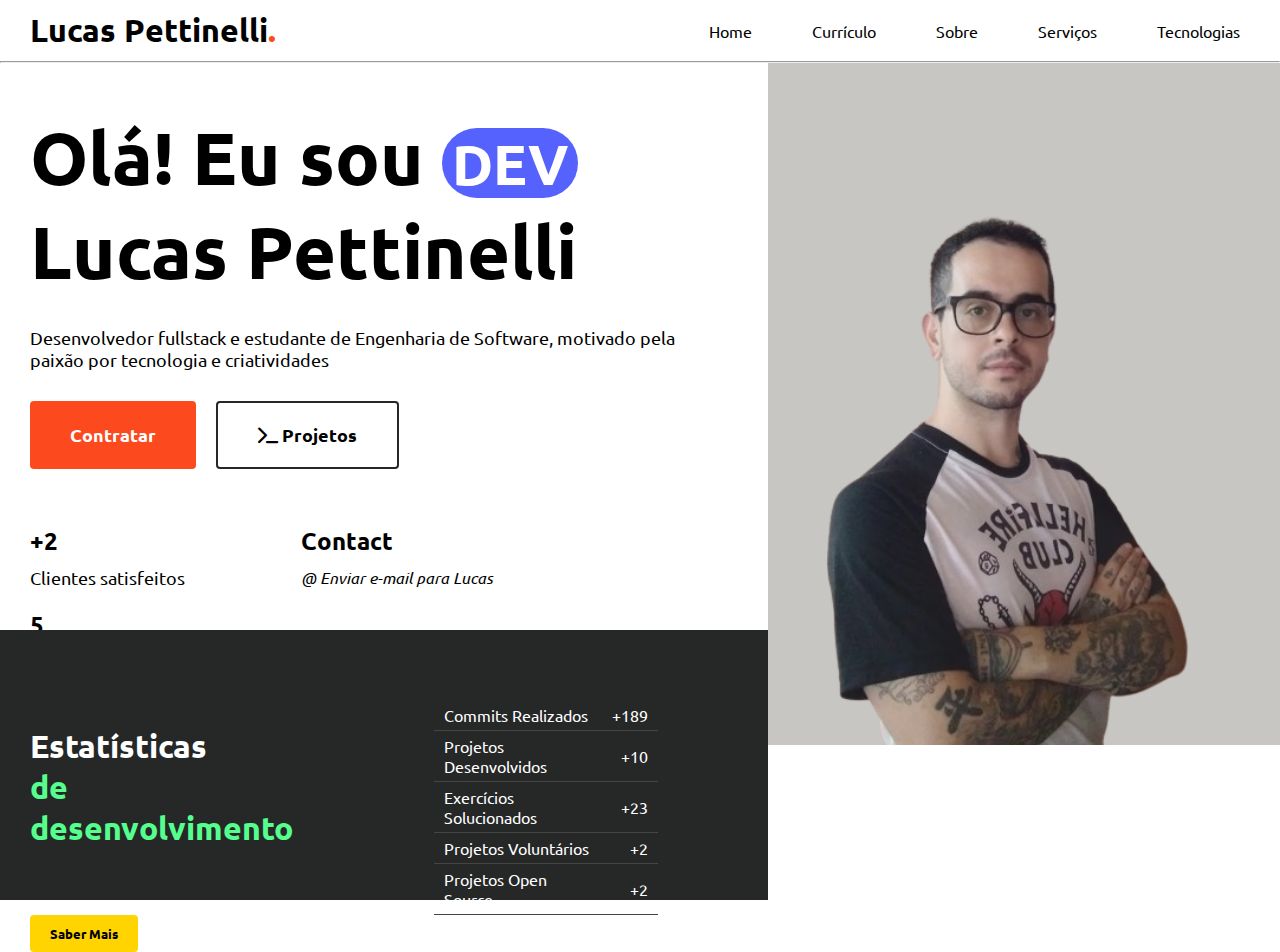
==== commit 58932158: "style: styling and formatting of home, projects and services images" ====
--- a/home.html
+++ b/home.html
@@ -20,7 +20,7 @@
                 <li><a onclick="window.location.href = './home.html'">Home</a></li>
                 <li><a href="./assets/doc/_CURRICULO_LUCAS_WILLIAM_PETTINELLI_.pdf" download>Currículo</a></li>
                 <li><a onclick="window.location.href = './pages/about.html'">Sobre</a></li>
-                <li><a href="#">Serviços</a></li>
+                <li><a onclick="window.location.href = './pages/services.html'">Serviços</a></li>
                 <li><a onclick="window.location.href = './pages/technologies.html'">Tecnologias</a></li>
             </ul>
         </div>
@@ -77,7 +77,7 @@
 
         <section class="right-container">
             <div class="main-image-right">
-                <img src="./assets/img/man-background-png.png" alt="">
+                <img class="image-man" src="./assets/img/man-background-png.png" alt="">
 
                 <div class="java-logo">
                     <img src="https://encrypted-tbn0.gstatic.com/images?q=tbn:ANd9GcTro4H-4xuWAwqgb-yUBePOYXreXosxguCReZboYSbvEg&s"
@@ -123,11 +123,11 @@
                             <td>Projetos Voluntários</td>
                             <td>+2</td>
                         </tr>
-                    </tr>
-                    <tr>
-                        <td>Projetos Open Source</td>
-                        <td>+2</td>
-                    </tr>
+                        </tr>
+                        <tr>
+                            <td>Projetos Open Source</td>
+                            <td>+2</td>
+                        </tr>
                     </table>
 
                 </div>
--- a/styles/style.css
+++ b/styles/style.css
@@ -160,7 +160,7 @@
     display: block;
 }
 
-.main-image-right>img {
+.main-image-right img {
     display: flex;
     align-items: center;
     justify-content: center;
@@ -168,7 +168,7 @@
     width: 100%;
     max-width: 100%;
     max-height: 100%;
-    object-fit: cover;
+    filter: contrast(80%);
 }
 
 /****/
@@ -357,6 +357,7 @@
         width: 100%;
         background-color: #262727;
         padding: 10px 0;
+        font-size: 18px;
     }
 
     .nav-items ul.active {
@@ -364,8 +365,12 @@
     }
 
     .nav-items ul li a {
-        margin: 10px 0;
+        display: inline-flex;
+        flex-direction: column;
         color: #fff;
+        margin: auto;
+        padding: auto;
+ 
     }
 
     .nav-toggle {
